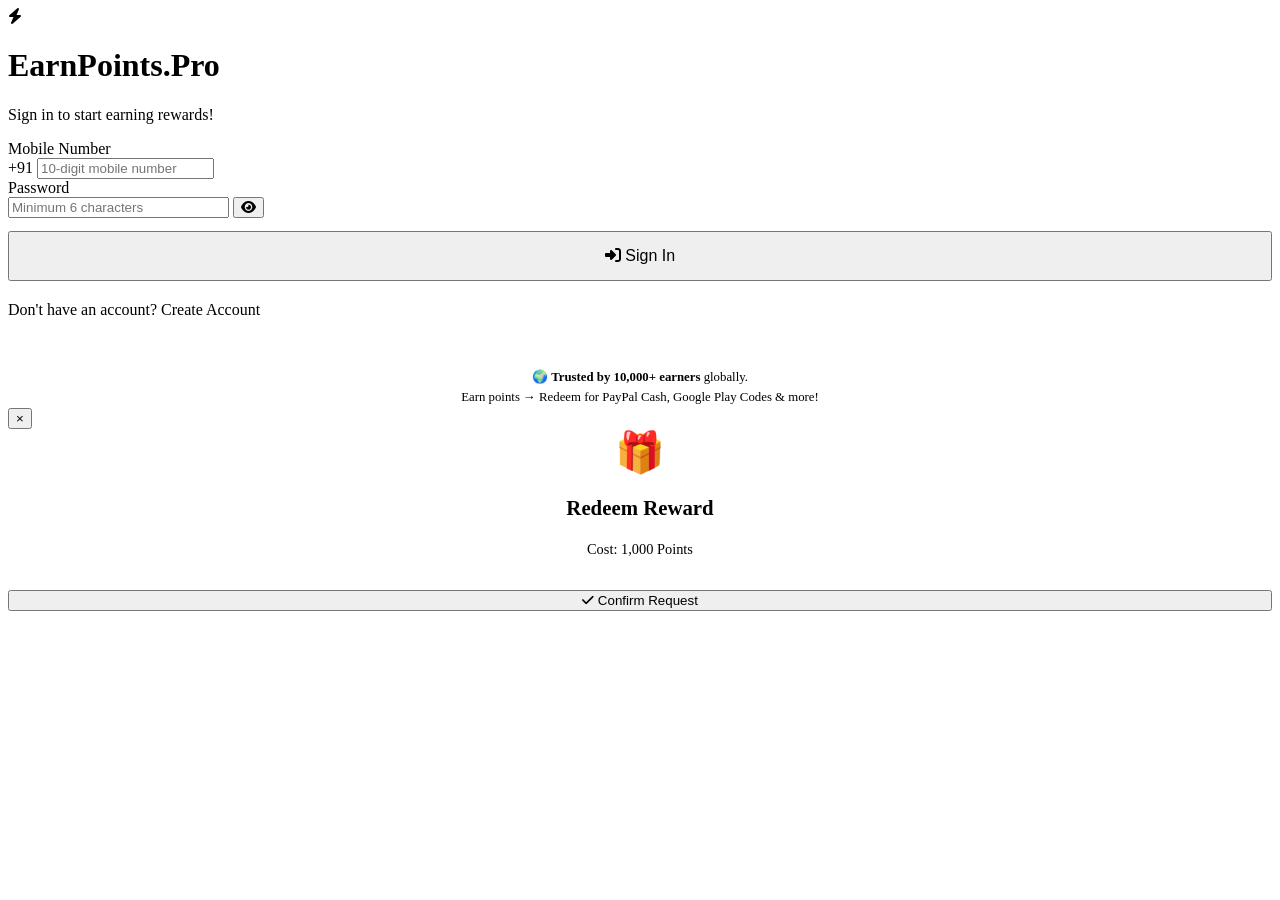
==== downloads.html @ 6bac528f "Add files via upload" ====
<!DOCTYPE html>
<html lang="en">
<head>
    <meta charset="UTF-8">
    <meta name="viewport" content="width=device-width, initial-scale=1.0">

    <!-- ===== SEO META TAGS ===== -->
    <title>Free Premium Downloads – Unlock Files with Tasks | EarnPoints Pro</title>
    <meta name="description" content="Download premium files for free on EarnPoints Pro! Unlock exclusive content including AI scripts, blogger themes, money-making eBooks, and game booster configs by completing a quick task. No payment required!">
    <meta name="keywords" content="free premium downloads, unlock files online, free ebook download, free blogger theme, AI script download, CPAlead content locker, earn points download, free game config">
    <meta name="author" content="EarnPoints Pro">
    <meta name="robots" content="index, follow">
    <meta name="theme-color" content="#8b5cf6">
    <link rel="canonical" href="https://earnpoints.pro/downloads.html">

    <!-- Open Graph -->
    <meta property="og:type" content="website">
    <meta property="og:url" content="https://earnpoints.pro/downloads.html">
    <meta property="og:title" content="Free Premium Downloads – EarnPoints Pro">
    <meta property="og:description" content="Unlock exclusive premium files for free! Just complete one quick task to instantly download AI scripts, SEO themes, eBooks, and more.">
    <meta property="og:site_name" content="EarnPoints Pro">

    <!-- Structured Data -->
    <script type="application/ld+json">
    {
        "@context": "https://schema.org",
        "@type": "CollectionPage",
        "name": "Free Premium Downloads",
        "description": "Unlock and download exclusive premium digital files for free by completing simple CPA tasks on EarnPoints Pro.",
        "url": "https://earnpoints.pro/downloads.html",
        "isPartOf": {
            "@type": "WebSite",
            "name": "EarnPoints Pro",
            "url": "https://earnpoints.pro"
        }
    }
    </script>

    <!-- Assets -->
    <link rel="stylesheet" href="https://cdnjs.cloudflare.com/ajax/libs/font-awesome/6.4.0/css/all.min.css">
    <link rel="preconnect" href="https://fonts.googleapis.com">
    <link rel="preconnect" href="https://fonts.gstatic.com" crossorigin>
    <link href="https://fonts.googleapis.com/css2?family=Outfit:wght@300;400;500;600;700;800;900&display=swap" rel="stylesheet">
    <link rel="stylesheet" href="css/style.css">

    <!-- CPAlead -->
    <script>window.CPAlead_PublisherUserId = 3352367;</script>

    <style>
        .dl-hero { padding: 3rem 2rem; text-align: center; margin-bottom: 2.5rem; position: relative; overflow: hidden; }
        .dl-hero::before { content:''; position:absolute; inset:0; background:linear-gradient(135deg,rgba(139,92,246,0.08),rgba(6,182,212,0.05)); }
        .dl-hero h1 { font-size: 2.4rem; font-weight: 900; margin-bottom: 0.75rem; position: relative; }
        .dl-hero h1 span { background: linear-gradient(135deg,#8b5cf6,#06b6d4); -webkit-background-clip: text; -webkit-text-fill-color: transparent; }
        .dl-hero p { color: var(--muted); max-width: 680px; margin: 0 auto 1.5rem; font-size: 1rem; line-height: 1.7; position: relative; }
        .dl-hero .badges { display: flex; justify-content: center; gap: 10px; flex-wrap: wrap; position: relative; }
        .dl-badge { padding: 6px 14px; border-radius: 50px; font-size: 0.82rem; font-weight: 700; display: flex; align-items: center; gap: 6px; }
        .dl-badge.free { background: rgba(16,185,129,0.12); border: 1px solid rgba(16,185,129,0.3); color: #10b981; }
        .dl-badge.fast { background: rgba(245,158,11,0.12); border: 1px solid rgba(245,158,11,0.3); color: #f59e0b; }
        .dl-badge.secure { background: rgba(139,92,246,0.12); border: 1px solid rgba(139,92,246,0.3); color: #8b5cf6; }

        .downloads-grid {
            display: grid;
            grid-template-columns: repeat(auto-fill, minmax(280px, 1fr));
            gap: 1.5rem;
            margin-bottom: 2.5rem;
        }
        .download-card {
            padding: 1.8rem;
            position: relative; overflow: hidden;
            transition: transform 0.3s, box-shadow 0.3s;
        }
        .download-card:hover { transform: translateY(-6px); box-shadow: 0 0 30px rgba(139,92,246,0.25); }
        .download-card::before {
            content: '';
            position: absolute; top: 0; left: 0; right: 0; height: 2px;
            background: linear-gradient(135deg,#8b5cf6,#06b6d4);
            opacity: 0; transition: opacity 0.3s;
        }
        .download-card:hover::before { opacity: 1; }

        .file-icon-wrap {
            width: 60px; height: 60px; border-radius: 16px; margin-bottom: 1.2rem;
            display: flex; align-items: center; justify-content: center;
            font-size: 1.6rem;
        }
        .file-icon-wrap.code  { background: rgba(139,92,246,0.15); color: #8b5cf6; }
        .file-icon-wrap.theme { background: rgba(6,182,212,0.15); color: #06b6d4; }
        .file-icon-wrap.pdf   { background: rgba(239,68,68,0.15); color: #ef4444; }
        .file-icon-wrap.zip   { background: rgba(245,158,11,0.15); color: #f59e0b; }
        .file-icon-wrap.video { background: rgba(236,72,153,0.15); color: #ec4899; }

        .file-meta { display: flex; gap: 8px; margin: 0.7rem 0 1.2rem; flex-wrap: wrap; }
        .file-tag { font-size: 0.75rem; font-weight: 700; padding: 3px 9px; border-radius: 6px; }
        .file-tag.type { background: rgba(255,255,255,0.06); color: var(--muted); }
        .file-tag.size { background: rgba(16,185,129,0.1); color: #10b981; }
        .file-tag.new  { background: rgba(236,72,153,0.12); color: #ec4899; }

        .download-card h4 { font-size: 1.1rem; font-weight: 800; margin-bottom: 8px; }
        .download-card p  { color: var(--muted); font-size: 0.88rem; line-height: 1.6; margin-bottom: 0; }

        .download-btn {
            width: 100%; margin-top: 1.3rem;
            background: linear-gradient(135deg,#8b5cf6,#06b6d4);
            border: none; color: #fff;
            padding: 0.75rem 1rem;
            border-radius: 12px;
            font-family: 'Outfit', sans-serif;
            font-weight: 700; font-size: 0.95rem; cursor: pointer;
            display: flex; align-items: center; justify-content: center; gap: 8px;
            box-shadow: 0 0 20px rgba(139,92,246,0.3);
            transition: all 0.25s;
        }
        .download-btn:hover { transform: translateY(-2px); box-shadow: 0 0 30px rgba(6,182,212,0.4); }

        .how-it-works {
            padding: 2.5rem;
            text-align: center;
            margin: 0 0 2.5rem;
        }
        .steps-row {
            display: flex; justify-content: center; gap: 1.5rem;
            flex-wrap: wrap; margin-top: 1.5rem;
        }
        .step-box {
            flex: 1; min-width: 180px; max-width: 220px;
            padding: 1.5rem 1rem;
            background: rgba(255,255,255,0.03);
            border: 1px solid rgba(255,255,255,0.07);
            border-radius: 14px;
        }
        .step-circle {
            width: 44px; height: 44px; border-radius: 50%;
            display: flex; align-items: center; justify-content: center;
            font-weight: 900; font-size: 1rem; margin: 0 auto 12px;
        }
        .step-circle.s1 { background: rgba(139,92,246,0.2); color: #8b5cf6; }
        .step-circle.s2 { background: rgba(6,182,212,0.2); color: #06b6d4; }
        .step-circle.s3 { background: rgba(16,185,129,0.2); color: #10b981; }
        .step-box h5 { font-weight: 800; margin-bottom: 8px; }
        .step-box p { color: var(--muted); font-size: 0.85rem; line-height: 1.5; }

        .trust-row {
            display: flex; justify-content: center; gap: 2rem;
            flex-wrap: wrap; margin-top: 1.5rem;
        }
        .trust-item { text-align: center; }
        .trust-item .num { font-size: 2rem; font-weight: 900; background: linear-gradient(135deg,#8b5cf6,#ec4899); -webkit-background-clip: text; -webkit-text-fill-color: transparent; }
        .trust-item p { color: var(--muted); font-size: 0.85rem; }

        .dl-note {
            display: flex; align-items: flex-start; gap: 12px;
            padding: 1rem 1.5rem; border-radius: 12px;
            background: rgba(245,158,11,0.07); border: 1px solid rgba(245,158,11,0.2);
            margin-top: 2rem; font-size: 0.88rem; color: var(--muted); line-height: 1.6;
        }
        .dl-note i { color: var(--gold); margin-top: 2px; flex-shrink: 0; }

        .dl-main { max-width: 1200px; margin: 0 auto 3rem; padding: 0 1.5rem; }

        /* Sync header style */
        .dl-header-pts { display: flex; align-items: center; gap: 8px; }
        @media(max-width:480px) { .dl-hero h1 { font-size: 1.8rem; } }
    </style>
</head>
<body>

    <!-- Header -->
    <header>
        <a class="logo" href="index.html">
            <div class="logo-icon"><i class="fa-solid fa-bolt"></i></div>
            <span class="logo-text">EarnPoints.Pro</span>
        </a>

        <nav class="header-nav" aria-label="Site navigation">
            <button class="nav-btn" onclick="location.href='index.html'">
                <i class="fa-solid fa-house"></i> Dashboard
            </button>
            <button class="nav-btn" onclick="location.href='index.html'">
                <i class="fa-solid fa-coins"></i> Earn Points
            </button>
            <button class="nav-btn active">
                <i class="fa-solid fa-cloud-arrow-down"></i> Free Files
            </button>
            <button class="nav-btn" onclick="location.href='index.html'">
                <i class="fa-solid fa-gift"></i> Redeem Store
            </button>
        </nav>

        <div class="header-right">
            <div class="points-chip">
                <i class="fa-solid fa-coins"></i> <span id="pts-display">0</span> pts
            </div>
            <div class="user-chip">
                <i class="fa-solid fa-mobile-screen-button"></i> <span id="user-display">---</span>
            </div>
        </div>
    </header>

    <div class="dl-main">

        <!-- Hero Section -->
        <div class="dl-hero glass">
            <h1>🔓 <span>Free Premium</span> Downloads</h1>
            <p>
                Unlock exclusive high-value digital files completely <strong style="color:#fff;">for free</strong>!
                Simply complete one quick task (install an app or fill a short survey) and your file will download instantly.
                No credit card. No payment. 100% Free.
            </p>
            <div class="badges">
                <span class="dl-badge free"><i class="fa-solid fa-check"></i> 100% Free</span>
                <span class="dl-badge fast"><i class="fa-solid fa-bolt"></i> Instant Unlock</span>
                <span class="dl-badge secure"><i class="fa-solid fa-shield-halved"></i> Safe & Verified</span>
            </div>
        </div>

        <!-- Trust Stats -->
        <div class="glass" style="padding:1.5rem 2rem; margin-bottom:2rem; text-align:center;">
            <div class="trust-row">
                <div class="trust-item">
                    <div class="num">5,000+</div>
                    <p>Files Downloaded</p>
                </div>
                <div class="trust-item">
                    <div class="num">10k+</div>
                    <p>Happy Users</p>
                </div>
                <div class="trust-item">
                    <div class="num">&lt;1 min</div>
                    <p>To Unlock</p>
                </div>
                <div class="trust-item">
                    <div class="num">0₹</div>
                    <p>No Payment Needed</p>
                </div>
            </div>
        </div>

        <!-- Downloads Grid -->
        <div class="downloads-grid">

            <!-- File 1: AI Script -->
            <div class="download-card glass">
                <div class="file-icon-wrap code"><i class="fa-solid fa-file-code"></i></div>
                <div class="file-meta">
                    <span class="file-tag type">Python Script</span>
                    <span class="file-tag size">2.4 MB</span>
                    <span class="file-tag new">🔥 Popular</span>
                </div>
                <h4>AI Auto-Writer Script V2.0</h4>
                <p>
                    A powerful Python-based AI tool that automatically generates SEO-optimized blog articles using OpenAI.
                    Includes fully activated license key, setup guide, and 50+ niche templates. Perfect for bloggers and content marketers.
                </p>
                <button class="download-btn trigger-locker" data-file="AI Auto-Writer Script V2.0" id="btn-dl-1">
                    <i class="fa-solid fa-unlock-keyhole"></i> Unlock & Download FREE
                </button>
            </div>

            <!-- File 2: Blogger Theme -->
            <div class="download-card glass">
                <div class="file-icon-wrap theme"><i class="fa-solid fa-palette"></i></div>
                <div class="file-meta">
                    <span class="file-tag type">XML Theme</span>
                    <span class="file-tag size">1.2 MB</span>
                    <span class="file-tag new">⭐ Premium</span>
                </div>
                <h4>Pro Blogger SEO Theme 2026</h4>
                <p>
                    Ultra-fast, mobile-first responsive Blogger theme built for maximum AdSense revenue and Google SEO rankings.
                    Includes sticky headers, ad slots, dark mode, and one-click color customization. No coding needed!
                </p>
                <button class="download-btn trigger-locker" data-file="Pro Blogger SEO Theme 2026" id="btn-dl-2">
                    <i class="fa-solid fa-unlock-keyhole"></i> Unlock & Download FREE
                </button>
            </div>

            <!-- File 3: Money eBook -->
            <div class="download-card glass">
                <div class="file-icon-wrap pdf"><i class="fa-solid fa-file-pdf"></i></div>
                <div class="file-meta">
                    <span class="file-tag type">PDF eBook</span>
                    <span class="file-tag size">3.8 MB</span>
                    <span class="file-tag new">💰 Trending</span>
                </div>
                <h4>10 Ways to Make $100/Day Online</h4>
                <p>
                    An exclusive 80-page PDF guide revealing 10 proven online income methods — affiliate marketing, freelancing, CPA, dropshipping & more.
                    Includes real case studies, income screenshots, and step-by-step action plans. Normally priced at $19!
                </p>
                <button class="download-btn trigger-locker" data-file="10 Ways to Make $100/Day Online" id="btn-dl-3">
                    <i class="fa-solid fa-unlock-keyhole"></i> Unlock & Download FREE
                </button>
            </div>

            <!-- File 4: Game Config -->
            <div class="download-card glass">
                <div class="file-icon-wrap zip"><i class="fa-solid fa-gamepad"></i></div>
                <div class="file-meta">
                    <span class="file-tag type">ZIP Config</span>
                    <span class="file-tag size">560 KB</span>
                    <span class="file-tag new">🎮 Gaming</span>
                </div>
                <h4>Gamer Pro FPS Booster Config</h4>
                <p>
                    Highly optimized configuration files for BGMI, Free Fire, and Call of Duty Mobile.
                    Reduces lag, improves frame rate up to 60 FPS, and eliminates stuttering on any Android device.
                    Works without root access.
                </p>
                <button class="download-btn trigger-locker" data-file="Gamer Pro FPS Booster Config" id="btn-dl-4">
                    <i class="fa-solid fa-unlock-keyhole"></i> Unlock & Download FREE
                </button>
            </div>

            <!-- File 5: Social Media Pack -->
            <div class="download-card glass">
                <div class="file-icon-wrap theme"><i class="fa-solid fa-photo-film"></i></div>
                <div class="file-meta">
                    <span class="file-tag type">Canva Pack</span>
                    <span class="file-tag size">8.5 MB</span>
                    <span class="file-tag new">📸 Creative</span>
                </div>
                <h4>500+ Social Media Templates Pack</h4>
                <p>
                    Professional, editable Canva templates for Instagram, YouTube, Facebook & WhatsApp.
                    Includes 500+ ready-to-use designs for posts, reels covers, thumbnails, and stories.
                    One-click edit, no design skill needed!
                </p>
                <button class="download-btn trigger-locker" data-file="500+ Social Media Templates Pack" id="btn-dl-5">
                    <i class="fa-solid fa-unlock-keyhole"></i> Unlock & Download FREE
                </button>
            </div>

            <!-- File 6: Earning Guide -->
            <div class="download-card glass">
                <div class="file-icon-wrap pdf"><i class="fa-solid fa-book-open"></i></div>
                <div class="file-meta">
                    <span class="file-tag type">PDF Guide</span>
                    <span class="file-tag size">2.1 MB</span>
                    <span class="file-tag new">🚀 New</span>
                </div>
                <h4>Ultimate CPA Marketing Blueprint</h4>
                <p>
                    A comprehensive beginner-to-advanced guide for CPA marketing — the same method that powers our rewards platform.
                    Learn how to earn $50–$500/day using free traffic strategies, social media, and micro-sites.
                    Includes real earnings proof!
                </p>
                <button class="download-btn trigger-locker" data-file="Ultimate CPA Marketing Blueprint" id="btn-dl-6">
                    <i class="fa-solid fa-unlock-keyhole"></i> Unlock & Download FREE
                </button>
            </div>

        </div>

        <!-- How It Works -->
        <div class="how-it-works glass">
            <h2 style="font-size:1.5rem; font-weight:900; margin-bottom:4px;">
                <i class="fa-solid fa-circle-question" style="color:var(--cyan);"></i> How does File Unlocking work?
            </h2>
            <p style="color:var(--muted); font-size:0.9rem;">Unlock any premium file in under 60 seconds — completely free!</p>
            <div class="steps-row">
                <div class="step-box">
                    <div class="step-circle s1">1</div>
                    <h5>Click "Unlock & Download"</h5>
                    <p>Choose any file above and click the blue unlock button to begin.</p>
                </div>
                <div class="step-box">
                    <div class="step-circle s2">2</div>
                    <h5>Complete One Quick Task</h5>
                    <p>A CPAlead popup will appear. Pick a simple task — install an app, take a survey, or sign up for a free service.</p>
                </div>
                <div class="step-box">
                    <div class="step-circle s3">3</div>
                    <h5>Instant Download!</h5>
                    <p>Once the task is verified, your file will download automatically. No payment, no tricks!</p>
                </div>
            </div>

            <div class="dl-note" style="max-width:700px; margin:1.5rem auto 0;">
                <i class="fa-solid fa-triangle-exclamation"></i>
                <span>
                    <strong style="color:var(--text);">Tip:</strong> If the popup is blocked by your browser's ad blocker, 
                    please disable it temporarily for this site. 
                    All tasks are provided by <strong style="color:var(--text);">CPAlead</strong>, 
                    a trusted global publisher network. Your data is never misused.
                </span>
            </div>
        </div>

        <!-- Back to Earn Banner -->
        <div class="glass" style="padding:1.5rem 2rem; margin-bottom:0; display:flex; align-items:center; justify-content:space-between; gap:1rem; flex-wrap:wrap;">
            <div>
                <h3 style="font-weight:800; margin-bottom:4px;">Want to earn real cash too?</h3>
                <p style="color:var(--muted); font-size:0.88rem;">Complete offers on our Offerwall and earn points → Redeem for PayPal Cash ($10, $25, $50) or Google Play Gift Cards!</p>
            </div>
            <a href="index.html" class="btn-primary" style="text-decoration:none; white-space:nowrap;">
                <i class="fa-solid fa-coins"></i> Start Earning Points
            </a>
        </div>

    </div>

    <footer>
        <p style="margin-bottom:6px;">&copy; 2026 <strong>EarnPoints.Pro</strong> — All Rights Reserved</p>
        <p style="margin-bottom:6px; font-size:0.8rem;">File unlocking powered by <a href="https://www.cpalead.com" target="_blank" rel="nofollow">CPAlead Content Locker Network</a></p>
        <p style="font-size:0.78rem; color:var(--muted);">All files are free to download. Tasks must be completed genuinely. VPN and fake completions are not allowed.</p>
    </footer>

    <!-- CPAlead Locker JS -->
    <script src="https://cdnflair.com/js/interact-form.js"></script>

    <!-- Cloudinary image optimization (load before inline script) -->
    <script src="js/cloudinary.js"></script>

    <script>
        // Show user's current points & name from new storage keys
        const EP_CURRENT = 'ep_current';
        const EP_USERS   = 'ep_users';

        function loadHeaderStats() {
            const mobile = localStorage.getItem(EP_CURRENT);
            if (!mobile || mobile === 'ADMIN') {
                // Not logged in — redirect
                if (!mobile) {
                    alert('Please login first to access premium files.');
                    window.location.href = 'index.html';
                    return;
                }
            }
            if (mobile === 'ADMIN') {
                document.getElementById('user-display').textContent = 'ADMIN';
                document.getElementById('pts-display').textContent  = '∞';
                return;
            }
            const users = JSON.parse(localStorage.getItem(EP_USERS) || '[]');
            const user  = users.find(u => u.mobile === mobile);
            if (user) {
                document.getElementById('user-display').textContent = user.mobile;
                document.getElementById('pts-display').textContent  = user.points;
            }
        }

        document.addEventListener('DOMContentLoaded', () => {
            loadHeaderStats();

            // Set up CPAlead locker triggers on every download button
            document.querySelectorAll('.trigger-locker').forEach(btn => {
                btn.setAttribute('data-interact-trigger', '64711');
                btn.setAttribute('data-interact-slug', 'HjxQG1');

                btn.addEventListener('click', () => {
                    const fileName = btn.getAttribute('data-file');
                    console.log('Unlocking:', fileName);
                    // Fallback if popup blocked
                    setTimeout(() => {
                        if (document.visibilityState === 'visible') {
                            if (confirm(`Popup not opening? Click OK to open the unlock page for:\n"${fileName}"`)) {
                                window.open('https://fasturl.cc/locker/64711', '_blank');
                            }
                        }
                    }, 5000);
                });
            });

            // Apply Cloudinary optimized images to download card icons
            if (typeof REWARD_IMAGES !== 'undefined') {
                const iconMap = {
                    'btn-dl-1': REWARD_IMAGES.ai_script,
                    'btn-dl-2': REWARD_IMAGES.blogger_theme,
                    'btn-dl-3': REWARD_IMAGES.ebook,
                    'btn-dl-4': REWARD_IMAGES.game,
                    'btn-dl-5': REWARD_IMAGES.social_pack,
                    'btn-dl-6': REWARD_IMAGES.cpa_guide
                };
                Object.entries(iconMap).forEach(([btnId, imgUrl]) => {
                    const btn  = document.getElementById(btnId);
                    const card = btn ? btn.closest('.download-card') : null;
                    const wrap = card ? card.querySelector('.file-icon-wrap') : null;
                    if (wrap && imgUrl) {
                        const img = document.createElement('img');
                        img.src    = imgUrl;
                        img.alt    = '';
                        img.style.cssText = 'width:48px;height:48px;object-fit:contain;border-radius:8px;';
                        img.onerror = () => img.remove(); // fallback to icon if Cloudinary fails
                        wrap.querySelector('i').style.display = 'none';
                        wrap.appendChild(img);
                    }
                });
            }
        });
    </script>

</body>
</html>
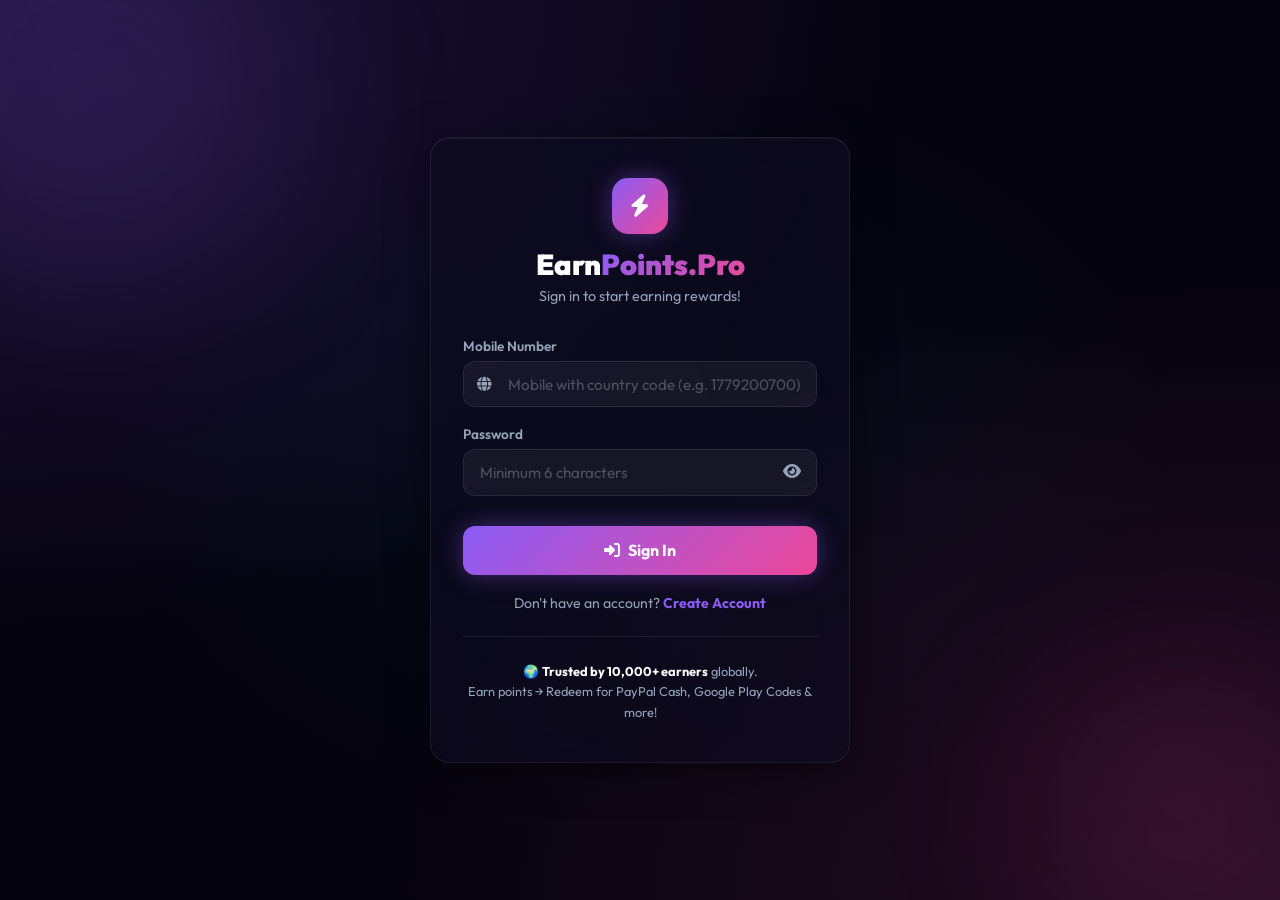
==== commit 078cffaf: "Add files via upload" ====
--- a/downloads.html
+++ b/downloads.html
@@ -11,13 +11,13 @@
     <meta name="author" content="EarnPoints Pro">
     <meta name="robots" content="index, follow">
     <meta name="theme-color" content="#8b5cf6">
-    <link rel="canonical" href="https://earnpoints.pro/downloads.html">
+    <link rel="canonical" href="https://earnmoney-lt8y.onrender.com/downloads.html">
 
     <!-- Open Graph -->
     <meta property="og:type" content="website">
-    <meta property="og:url" content="https://earnpoints.pro/downloads.html">
+    <meta property="og:url" content="https://earnmoney-lt8y.onrender.com/downloads.html">
     <meta property="og:title" content="Free Premium Downloads – EarnPoints Pro">
-    <meta property="og:description" content="Unlock exclusive premium files for free! Just complete one quick task to instantly download AI scripts, SEO themes, eBooks, and more.">
+    <meta property="og:description" content="Unlock exclusive premium digital files for free! Just complete one quick task to instantly download AI scripts, SEO themes, eBooks, and more.">
     <meta property="og:site_name" content="EarnPoints Pro">
 
     <!-- Structured Data -->
@@ -27,11 +27,11 @@
         "@type": "CollectionPage",
         "name": "Free Premium Downloads",
         "description": "Unlock and download exclusive premium digital files for free by completing simple CPA tasks on EarnPoints Pro.",
-        "url": "https://earnpoints.pro/downloads.html",
+        "url": "https://earnmoney-lt8y.onrender.com/downloads.html",
         "isPartOf": {
             "@type": "WebSite",
             "name": "EarnPoints Pro",
-            "url": "https://earnpoints.pro"
+            "url": "https://earnmoney-lt8y.onrender.com"
         }
     }
     </script>
--- a/css/style.css
+++ b/css/style.css
@@ -0,0 +1,629 @@
+@import url('https://fonts.googleapis.com/css2?family=Outfit:wght@300;400;500;600;700;800;900&display=swap');
+
+:root {
+    --bg: #05030f;
+    --card: rgba(14, 10, 30, 0.7);
+    --border: rgba(255, 255, 255, 0.08);
+    --purple: #8b5cf6;
+    --pink: #ec4899;
+    --cyan: #06b6d4;
+    --green: #10b981;
+    --gold: #f59e0b;
+    --red: #ef4444;
+    --text: #ffffff;
+    --muted: #94a3b8;
+    --grad1: linear-gradient(135deg, #8b5cf6, #ec4899);
+    --grad2: linear-gradient(135deg, #06b6d4, #8b5cf6);
+    --grad3: linear-gradient(135deg, #10b981, #06b6d4);
+    --glow-purple: 0 0 25px rgba(139, 92, 246, 0.4);
+    --glow-pink: 0 0 25px rgba(236, 72, 153, 0.4);
+    --glow-cyan: 0 0 25px rgba(6, 182, 212, 0.3);
+}
+
+* { margin: 0; padding: 0; box-sizing: border-box; }
+
+html { scroll-behavior: smooth; }
+
+body {
+    font-family: 'Outfit', sans-serif;
+    background: var(--bg);
+    background-image:
+        radial-gradient(ellipse at 0% 0%, rgba(139,92,246,0.2) 0%, transparent 50%),
+        radial-gradient(ellipse at 100% 100%, rgba(236,72,153,0.15) 0%, transparent 50%),
+        radial-gradient(ellipse at 50% 50%, rgba(6,182,212,0.05) 0%, transparent 60%);
+    background-attachment: fixed;
+    color: var(--text);
+    min-height: 100vh;
+    overflow-x: hidden;
+}
+
+/* Animated background orbs */
+body::before, body::after {
+    content: '';
+    position: fixed;
+    border-radius: 50%;
+    filter: blur(80px);
+    z-index: -1;
+    animation: orbFloat 8s ease-in-out infinite;
+}
+body::before {
+    width: 400px; height: 400px;
+    background: rgba(139,92,246,0.12);
+    top: -100px; left: -100px;
+}
+body::after {
+    width: 300px; height: 300px;
+    background: rgba(236,72,153,0.1);
+    bottom: -50px; right: -50px;
+    animation-delay: -4s;
+}
+
+/* Glass utility */
+.glass {
+    background: var(--card);
+    border: 1px solid var(--border);
+    backdrop-filter: blur(20px);
+    -webkit-backdrop-filter: blur(20px);
+    border-radius: 20px;
+    box-shadow: 0 8px 40px rgba(0,0,0,0.5), inset 0 1px 0 rgba(255,255,255,0.05);
+}
+
+/* ===================== HEADER ===================== */
+header {
+    position: sticky; top: 0; z-index: 200;
+    background: rgba(5,3,15,0.85);
+    backdrop-filter: blur(20px);
+    border-bottom: 1px solid var(--border);
+    padding: 0.9rem 2rem;
+    display: flex;
+    justify-content: space-between;
+    align-items: center;
+    gap: 15px;
+}
+
+.logo {
+    display: flex;
+    align-items: center;
+    gap: 10px;
+    text-decoration: none;
+}
+.logo-icon {
+    width: 38px; height: 38px;
+    border-radius: 10px;
+    background: var(--grad1);
+    display: flex; align-items: center; justify-content: center;
+    font-size: 1.1rem; color: #fff;
+    box-shadow: var(--glow-purple);
+}
+.logo-text {
+    font-size: 1.3rem; font-weight: 800;
+    background: var(--grad1);
+    -webkit-background-clip: text;
+    -webkit-text-fill-color: transparent;
+}
+
+.header-nav {
+    display: flex;
+    gap: 4px;
+    flex-wrap: wrap;
+}
+
+.nav-btn {
+    background: transparent;
+    border: none;
+    color: var(--muted);
+    padding: 0.5rem 1rem;
+    border-radius: 10px;
+    cursor: pointer;
+    font-family: 'Outfit', sans-serif;
+    font-weight: 500;
+    font-size: 0.88rem;
+    display: flex; align-items: center; gap: 6px;
+    transition: all 0.25s;
+    white-space: nowrap;
+}
+.nav-btn:hover { color: #fff; background: rgba(255,255,255,0.06); }
+.nav-btn.active {
+    color: #fff;
+    background: var(--grad1);
+    box-shadow: var(--glow-purple);
+}
+.nav-btn.admin-btn {
+    background: rgba(6,182,212,0.1);
+    border: 1px solid rgba(6,182,212,0.3);
+    color: var(--cyan);
+}
+
+.header-right {
+    display: flex;
+    align-items: center;
+    gap: 10px;
+}
+
+.points-chip {
+    display: flex; align-items: center; gap: 6px;
+    padding: 0.45rem 0.9rem;
+    background: rgba(245,158,11,0.1);
+    border: 1px solid rgba(245,158,11,0.3);
+    border-radius: 50px;
+    font-size: 0.88rem; font-weight: 700;
+    color: var(--gold);
+}
+
+.user-chip {
+    display: flex; align-items: center; gap: 8px;
+    padding: 0.4rem 0.9rem;
+    background: rgba(255,255,255,0.04);
+    border: 1px solid var(--border);
+    border-radius: 50px;
+    font-size: 0.85rem;
+}
+
+.btn-logout {
+    background: rgba(239,68,68,0.1);
+    border: 1px solid rgba(239,68,68,0.25);
+    color: var(--red);
+    padding: 0.45rem 0.8rem;
+    border-radius: 10px;
+    cursor: pointer;
+    font-size: 0.9rem;
+    transition: all 0.25s;
+}
+.btn-logout:hover { background: rgba(239,68,68,0.2); }
+
+/* ===================== MAIN ===================== */
+main {
+    max-width: 1200px;
+    margin: 2rem auto;
+    padding: 0 1.5rem;
+}
+
+.tab-content { display: none; animation: fadeUp 0.35s ease forwards; }
+.tab-content.active { display: block; }
+
+/* ===================== DASHBOARD ===================== */
+.hero-card {
+    padding: 2.5rem;
+    margin-bottom: 2rem;
+    position: relative;
+    overflow: hidden;
+}
+.hero-card::before {
+    content: '';
+    position: absolute; inset: 0;
+    background: var(--grad1);
+    opacity: 0.05;
+}
+.hero-card::after {
+    content: '⚡';
+    position: absolute;
+    right: 2rem; top: 50%; transform: translateY(-50%);
+    font-size: 8rem;
+    opacity: 0.06;
+}
+
+.hero-body {
+    position: relative; z-index: 1;
+    display: flex;
+    justify-content: space-between;
+    align-items: center;
+    gap: 2rem;
+    flex-wrap: wrap;
+}
+
+.hero-text h1 {
+    font-size: 2rem; font-weight: 800;
+    line-height: 1.2;
+    margin-bottom: 0.5rem;
+}
+.hero-text h1 span {
+    background: var(--grad1);
+    -webkit-background-clip: text;
+    -webkit-text-fill-color: transparent;
+}
+.hero-text p { color: var(--muted); font-size: 1rem; }
+
+.claim-box {
+    display: flex;
+    flex-direction: column;
+    align-items: center;
+    gap: 8px;
+}
+
+.claim-timer { font-size: 0.82rem; color: var(--pink); font-weight: 600; }
+
+/* Stats Grid */
+.stats-grid {
+    display: grid;
+    grid-template-columns: repeat(auto-fit, minmax(200px, 1fr));
+    gap: 1.5rem;
+    margin-bottom: 2rem;
+}
+.stat-card {
+    padding: 1.5rem;
+    display: flex;
+    align-items: center;
+    gap: 1rem;
+    transition: transform 0.3s;
+}
+.stat-card:hover { transform: translateY(-3px); }
+.stat-icon {
+    width: 52px; height: 52px; border-radius: 14px;
+    display: flex; align-items: center; justify-content: center;
+    font-size: 1.4rem; flex-shrink: 0;
+}
+.stat-icon.gold { background: rgba(245,158,11,0.12); color: var(--gold); }
+.stat-icon.cyan { background: rgba(6,182,212,0.12); color: var(--cyan); }
+.stat-icon.green { background: rgba(16,185,129,0.12); color: var(--green); }
+
+.stat-info h3 { font-size: 0.8rem; color: var(--muted); text-transform: uppercase; letter-spacing: 1px; margin-bottom: 4px; }
+.stat-info p { font-size: 1.6rem; font-weight: 800; }
+
+/* How to earn */
+.how-card {
+    padding: 2rem;
+    margin-bottom: 2rem;
+}
+.steps-grid {
+    display: grid;
+    grid-template-columns: repeat(auto-fit, minmax(220px, 1fr));
+    gap: 1.5rem;
+    margin-top: 1.5rem;
+}
+.step-item {
+    padding: 1.5rem;
+    background: rgba(255,255,255,0.03);
+    border: 1px solid var(--border);
+    border-radius: 14px;
+    transition: border-color 0.3s;
+}
+.step-item:hover { border-color: rgba(139,92,246,0.4); }
+.step-num {
+    width: 36px; height: 36px; border-radius: 10px;
+    display: flex; align-items: center; justify-content: center;
+    font-weight: 800; font-size: 1rem; margin-bottom: 12px;
+}
+.step-num.p { background: rgba(236,72,153,0.15); color: var(--pink); }
+.step-num.c { background: rgba(6,182,212,0.15); color: var(--cyan); }
+.step-num.g { background: rgba(16,185,129,0.15); color: var(--green); }
+.step-item h4 { font-weight: 700; margin-bottom: 6px; }
+.step-item p { color: var(--muted); font-size: 0.88rem; line-height: 1.5; }
+
+/* ===================== OFFERWALL ===================== */
+.ow-card { padding: 1.5rem; }
+.ow-header {
+    display: flex; justify-content: space-between; align-items: center;
+    margin-bottom: 1.5rem;
+    padding-bottom: 1rem;
+    border-bottom: 1px solid var(--border);
+}
+.ow-header h2 { font-size: 1.4rem; font-weight: 700; }
+.ow-header p { color: var(--muted); font-size: 0.85rem; margin-top: 3px; }
+.live-dot {
+    display: flex; align-items: center; gap: 6px;
+    font-size: 0.82rem; color: var(--green); font-weight: 600;
+}
+.live-dot::before {
+    content: '';
+    width: 8px; height: 8px; border-radius: 50%;
+    background: var(--green);
+    box-shadow: 0 0 10px var(--green);
+    animation: pulse 1.5s infinite;
+}
+.ow-frame {
+    border-radius: 14px;
+    overflow: hidden;
+    border: 1px solid var(--border);
+    background: rgba(0,0,0,0.3);
+}
+.ow-frame iframe { width: 100%; height: 800px; border: none; display: block; }
+
+/* ===================== STORE ===================== */
+.store-grid {
+    display: grid;
+    grid-template-columns: repeat(auto-fill, minmax(260px, 1fr));
+    gap: 1.5rem;
+}
+.reward-card {
+    padding: 1.5rem;
+    transition: transform 0.3s, box-shadow 0.3s;
+    position: relative; overflow: hidden;
+}
+.reward-card::before {
+    content: '';
+    position: absolute; top: 0; left: 0; right: 0;
+    height: 2px;
+    background: var(--grad1);
+    opacity: 0;
+    transition: opacity 0.3s;
+}
+.reward-card:hover { transform: translateY(-6px); box-shadow: var(--glow-purple); }
+.reward-card:hover::before { opacity: 1; }
+
+.reward-brand {
+    display: flex; align-items: center; gap: 15px; margin-bottom: 1.2rem;
+}
+.brand-logo {
+    width: 55px; height: 55px; border-radius: 14px;
+    display: flex; align-items: center; justify-content: center;
+    font-size: 1.5rem; font-weight: 900; flex-shrink: 0;
+}
+.brand-logo.gplay { background: linear-gradient(135deg, #34a853, #4285f4); color: #fff; }
+
+.brand-name h4 { font-size: 1.1rem; font-weight: 700; margin-bottom: 3px; }
+.brand-name p { color: var(--muted); font-size: 0.82rem; }
+
+.reward-footer {
+    display: flex; justify-content: space-between; align-items: center;
+    margin-top: 1.2rem;
+    padding-top: 1rem;
+    border-top: 1px solid var(--border);
+}
+.pts-cost {
+    font-size: 1rem; font-weight: 700; color: var(--gold);
+    display: flex; align-items: center; gap: 5px;
+}
+
+/* ===================== HISTORY TABLE ===================== */
+.history-wrap { padding: 1.5rem; overflow-x: auto; }
+table { width: 100%; border-collapse: collapse; }
+thead th {
+    padding: 1rem;
+    text-align: left;
+    color: var(--muted);
+    font-size: 0.82rem; font-weight: 600;
+    text-transform: uppercase; letter-spacing: 1px;
+    border-bottom: 1px solid var(--border);
+}
+tbody td { padding: 1.1rem 1rem; font-size: 0.9rem; border-bottom: 1px solid rgba(255,255,255,0.03); }
+tbody tr:last-child td { border-bottom: none; }
+tbody tr:hover td { background: rgba(255,255,255,0.02); }
+
+.badge {
+    padding: 3px 8px; border-radius: 6px;
+    font-size: 0.75rem; font-weight: 700; text-transform: uppercase;
+}
+.badge.success { background: rgba(16,185,129,0.12); color: var(--green); border: 1px solid rgba(16,185,129,0.25); }
+.badge.pending { background: rgba(245,158,11,0.12); color: var(--gold); border: 1px solid rgba(245,158,11,0.25); }
+.badge.fail { background: rgba(239,68,68,0.12); color: var(--red); border: 1px solid rgba(239,68,68,0.25); }
+
+.pts-add { color: var(--green); font-weight: 700; }
+.pts-sub { color: var(--red); font-weight: 700; }
+
+/* ===================== BUTTONS ===================== */
+.btn-primary {
+    background: var(--grad1);
+    border: none; color: #fff;
+    padding: 0.8rem 1.6rem;
+    border-radius: 12px;
+    font-family: 'Outfit', sans-serif;
+    font-weight: 700; font-size: 0.95rem;
+    cursor: pointer;
+    display: inline-flex; align-items: center; gap: 8px;
+    box-shadow: var(--glow-purple);
+    transition: transform 0.2s, box-shadow 0.2s;
+}
+.btn-primary:hover { transform: translateY(-2px); box-shadow: var(--glow-pink); }
+.btn-primary:disabled {
+    background: rgba(255,255,255,0.06);
+    box-shadow: none; color: var(--muted);
+    cursor: not-allowed; transform: none;
+}
+.btn-secondary {
+    background: rgba(255,255,255,0.05);
+    border: 1px solid var(--border); color: var(--text);
+    padding: 0.7rem 1.4rem;
+    border-radius: 12px;
+    font-family: 'Outfit', sans-serif;
+    font-weight: 600; font-size: 0.9rem;
+    cursor: pointer;
+    transition: background 0.2s;
+}
+.btn-secondary:hover { background: rgba(255,255,255,0.1); }
+
+/* ===================== MODAL ===================== */
+.modal-overlay {
+    position: fixed; inset: 0;
+    background: rgba(0,0,0,0.8);
+    backdrop-filter: blur(8px);
+    z-index: 500;
+    display: none; align-items: center; justify-content: center;
+    padding: 1rem;
+}
+.modal-box {
+    width: 100%; max-width: 440px;
+    padding: 2rem;
+    position: relative;
+    animation: slideDown 0.3s ease;
+}
+.modal-close {
+    position: absolute; top: 14px; right: 16px;
+    background: rgba(255,255,255,0.07);
+    border: none; color: var(--muted); font-size: 1.2rem;
+    width: 32px; height: 32px; border-radius: 8px;
+    cursor: pointer; display: flex; align-items: center; justify-content: center;
+    transition: background 0.2s;
+}
+.modal-close:hover { background: rgba(255,255,255,0.15); color: #fff; }
+
+/* ===================== FORM ===================== */
+.form-group { margin-bottom: 1.1rem; }
+.form-group label { display: block; font-size: 0.85rem; font-weight: 600; color: var(--muted); margin-bottom: 6px; }
+.input-wrap { position: relative; }
+.form-control {
+    width: 100%; padding: 0.8rem 1rem;
+    background: rgba(255,255,255,0.05);
+    border: 1px solid var(--border); border-radius: 12px;
+    color: #fff; font-family: 'Outfit', sans-serif; font-size: 0.95rem;
+    transition: border-color 0.2s, box-shadow 0.2s;
+    outline: none;
+}
+.form-control:focus { border-color: var(--purple); box-shadow: 0 0 0 3px rgba(139,92,246,0.15); }
+.form-control::placeholder { color: rgba(255,255,255,0.25); }
+
+.input-prefix {
+    position: absolute; left: 14px; top: 50%; transform: translateY(-50%);
+    color: var(--muted); font-weight: 700; font-size: 0.9rem;
+    pointer-events: none;
+}
+.input-with-prefix { padding-left: 44px; }
+
+.toggle-pw {
+    position: absolute; right: 12px; top: 50%; transform: translateY(-50%);
+    background: transparent; border: none;
+    color: var(--muted); cursor: pointer; font-size: 1rem;
+    padding: 4px; transition: color 0.2s;
+}
+.toggle-pw:hover { color: #fff; }
+
+/* ===================== AUTH PAGE ===================== */
+.auth-page {
+    min-height: 100vh;
+    display: flex;
+    align-items: center;
+    justify-content: center;
+    padding: 2rem 1rem;
+    position: relative;
+}
+.auth-card {
+    width: 100%; max-width: 420px;
+    padding: 2.5rem 2rem;
+    animation: fadeUp 0.4s ease forwards;
+}
+.auth-logo {
+    text-align: center; margin-bottom: 2rem;
+}
+.auth-logo .logo-icon { margin: 0 auto 12px; width: 56px; height: 56px; border-radius: 16px; font-size: 1.4rem; }
+.auth-logo h1 { font-size: 1.8rem; font-weight: 900; }
+.auth-logo h1 span { background: var(--grad1); -webkit-background-clip: text; -webkit-text-fill-color: transparent; }
+.auth-logo p { color: var(--muted); font-size: 0.9rem; margin-top: 5px; }
+
+.auth-switch {
+    text-align: center; margin-top: 1.5rem;
+    font-size: 0.88rem; color: var(--muted);
+}
+.auth-switch a { color: var(--purple); font-weight: 700; cursor: pointer; text-decoration: none; }
+.auth-switch a:hover { color: var(--pink); }
+
+/* ===================== ADMIN ===================== */
+.admin-panel { padding: 2rem; }
+.admin-top {
+    display: flex; justify-content: space-between; align-items: flex-start;
+    flex-wrap: wrap; gap: 1rem; margin-bottom: 2rem;
+    padding-bottom: 1.5rem;
+    border-bottom: 1px solid var(--border);
+}
+.admin-top h2 { font-size: 1.5rem; font-weight: 800; margin-bottom: 4px; }
+.admin-top p { color: var(--muted); font-size: 0.88rem; }
+
+.admin-tabs {
+    display: flex; gap: 8px; flex-wrap: wrap;
+}
+.admin-tab {
+    padding: 0.5rem 1.1rem;
+    background: rgba(255,255,255,0.04);
+    border: 1px solid var(--border);
+    border-radius: 10px; color: var(--muted);
+    font-family: 'Outfit', sans-serif;
+    font-weight: 600; font-size: 0.85rem;
+    cursor: pointer; transition: all 0.2s;
+}
+.admin-tab:hover { color: #fff; background: rgba(255,255,255,0.08); }
+.admin-tab.active { background: var(--grad2); color: #fff; border-color: transparent; }
+
+.admin-section { display: none; animation: fadeUp 0.3s ease forwards; }
+.admin-section.active { display: block; }
+
+.admin-action-btns { display: flex; gap: 6px; flex-wrap: wrap; }
+
+.btn-a {
+    padding: 5px 10px; border-radius: 8px;
+    font-family: 'Outfit', sans-serif;
+    font-size: 0.78rem; font-weight: 700; cursor: pointer; border: 1px solid;
+    display: inline-flex; align-items: center; gap: 4px;
+    transition: transform 0.15s;
+}
+.btn-a:hover { transform: translateY(-1px); }
+.btn-a.approve { background: rgba(16,185,129,0.12); color: var(--green); border-color: rgba(16,185,129,0.3); }
+.btn-a.reject { background: rgba(239,68,68,0.12); color: var(--red); border-color: rgba(239,68,68,0.3); }
+.btn-a.add { background: rgba(139,92,246,0.12); color: var(--purple); border-color: rgba(139,92,246,0.3); }
+.btn-a.sub { background: rgba(245,158,11,0.12); color: var(--gold); border-color: rgba(245,158,11,0.3); }
+.btn-a.mail { background: rgba(6,182,212,0.12); color: var(--cyan); border-color: rgba(6,182,212,0.3); }
+
+/* ===================== SECTION TITLES ===================== */
+.section-title { font-size: 1.6rem; font-weight: 800; margin-bottom: 0.4rem; }
+.section-sub { color: var(--muted); font-size: 0.9rem; margin-bottom: 2rem; }
+
+/* ===================== FOOTER ===================== */
+footer {
+    text-align: center; padding: 2rem;
+    color: var(--muted); font-size: 0.85rem;
+    border-top: 1px solid var(--border);
+    margin-top: 4rem;
+}
+footer a { color: var(--purple); text-decoration: none; }
+
+/* ===================== ANIMATIONS ===================== */
+@keyframes fadeUp {
+    from { opacity: 0; transform: translateY(16px); }
+    to { opacity: 1; transform: translateY(0); }
+}
+@keyframes slideDown {
+    from { opacity: 0; transform: translateY(-20px); }
+    to { opacity: 1; transform: translateY(0); }
+}
+@keyframes pulse {
+    0%, 100% { opacity: 1; transform: scale(1); }
+    50% { opacity: 0.5; transform: scale(0.8); }
+}
+@keyframes orbFloat {
+    0%, 100% { transform: translate(0,0); }
+    50% { transform: translate(30px, 20px); }
+}
+
+/* ===================== RESPONSIVE ===================== */
+@media (max-width: 768px) {
+    header { flex-wrap: wrap; padding: 1rem; gap: 10px; }
+    .header-nav { order: 3; width: 100%; overflow-x: auto; padding-bottom: 4px; }
+    .hero-body { flex-direction: column; text-align: center; }
+    main { padding: 0 1rem; }
+    .store-grid { grid-template-columns: 1fr 1fr; }
+}
+@media (max-width: 480px) {
+    .store-grid { grid-template-columns: 1fr; }
+}
+
+/* ===================== PAYPAL / DOLLAR CARDS ===================== */
+.brand-logo.paypal { background: linear-gradient(135deg, #003087, #009cde); color: #fff; }
+.brand-logo.wise   { background: linear-gradient(135deg, #163300, #48c85b); color: #fff; }
+
+/* ===================== FAQ ACCORDION ===================== */
+details summary::-webkit-details-marker { display: none; }
+details[open] summary i { transform: rotate(180deg); }
+details summary i { transition: transform 0.3s; }
+
+/* ===================== SECTION SEPARATOR HEADING ===================== */
+.store-sep {
+    font-size: 1.1rem; font-weight: 700;
+    margin-bottom: 1rem; margin-top: 0.5rem;
+    color: var(--muted); text-transform: uppercase; letter-spacing: 1.2px;
+    display: flex; align-items: center; gap: 8px;
+}
+
+/* ===================== RATE BANNER ===================== */
+.rate-banner {
+    display: flex; align-items: center; gap: 12px;
+    padding: 1rem 1.5rem; margin-bottom: 2rem;
+    border-left: 3px solid var(--gold);
+}
+
+/* ===================== FOOTER ENHANCED ===================== */
+footer {
+    background: rgba(14,10,30,0.8);
+}
+footer strong { color: var(--text); }
+
+/* ===================== MAIN PADDING ===================== */
+#main-content { max-width: 1200px; margin: 0 auto 2rem; padding: 0 1.5rem; }
+@media (max-width: 768px) { #main-content { padding: 0 1rem; } }
+
